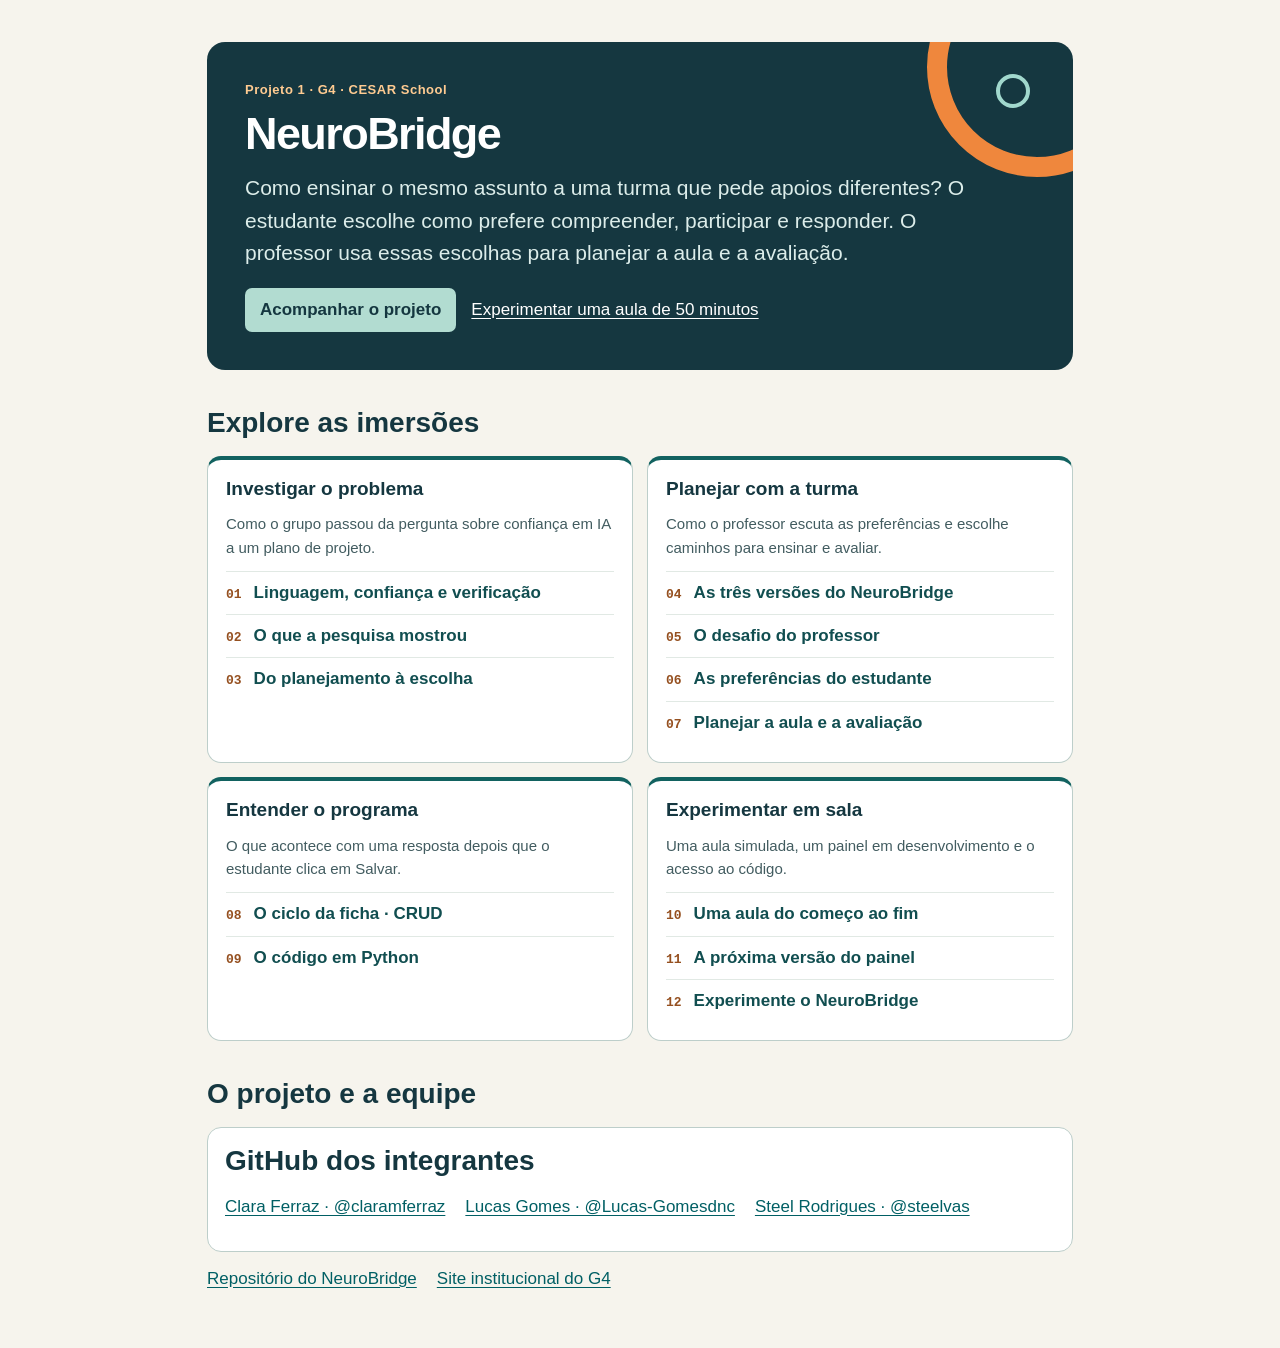
==== index.html @ 7bdc2788 "Publica as doze imersões do NeuroBridge para o site do G4" ====
<!doctype html><html lang="pt-BR"><head><meta charset="utf-8"><meta name="viewport" content="width=device-width,initial-scale=1"><title>Imersões do G4 | NeuroBridge</title><link rel="stylesheet" href="estilo.css"><script>if(window.self!==window.top){document.documentElement.classList.add("embed");}</script></head><body><main><header class="hero"><p class="flag">Projeto 1 · G4 · CESAR School</p><h1>NeuroBridge</h1><p class="lead">Como ensinar o mesmo assunto a uma turma que pede apoios diferentes? O estudante escolhe como prefere compreender, participar e responder. O professor usa essas escolhas para planejar a aula e a avaliação.</p><div class="actions-home"><a class="cta" href="imersao-01.html">Acompanhar o projeto</a><a href="imersao-10.html">Experimentar uma aula de 50 minutos</a></div></header><h2>Explore as imersões</h2><div class="chapters"><section class="chapter"><h3>Investigar o problema</h3><p>Como o grupo passou da pergunta sobre confiança em IA a um plano de projeto.</p><ol><li><a href="imersao-01.html"><span class="num">01</span>Linguagem, confiança e verificação</a></li><li><a href="imersao-02.html"><span class="num">02</span>O que a pesquisa mostrou</a></li><li><a href="imersao-03.html"><span class="num">03</span>Do planejamento à escolha</a></li></ol></section><section class="chapter"><h3>Planejar com a turma</h3><p>Como o professor escuta as preferências e escolhe caminhos para ensinar e avaliar.</p><ol><li><a href="imersao-04.html"><span class="num">04</span>As três versões do NeuroBridge</a></li><li><a href="imersao-05.html"><span class="num">05</span>O desafio do professor</a></li><li><a href="imersao-06.html"><span class="num">06</span>As preferências do estudante</a></li><li><a href="imersao-07.html"><span class="num">07</span>Planejar a aula e a avaliação</a></li></ol></section><section class="chapter"><h3>Entender o programa</h3><p>O que acontece com uma resposta depois que o estudante clica em Salvar.</p><ol><li><a href="imersao-08.html"><span class="num">08</span>O ciclo da ficha · CRUD</a></li><li><a href="imersao-09.html"><span class="num">09</span>O código em Python</a></li></ol></section><section class="chapter"><h3>Experimentar em sala</h3><p>Uma aula simulada, um painel em desenvolvimento e o acesso ao código.</p><ol><li><a href="imersao-10.html"><span class="num">10</span>Uma aula do começo ao fim</a></li><li><a href="imersao-11.html"><span class="num">11</span>A próxima versão do painel</a></li><li><a href="imersao-12.html"><span class="num">12</span>Experimente o NeuroBridge</a></li></ol></section></div><h2>O projeto e a equipe</h2><section class="panel"><h2 style="margin-top:0">GitHub dos integrantes</h2><div class="links"><a href="https://github.com/claramferraz" target="_blank" rel="noopener noreferrer">Clara Ferraz · @claramferraz</a><a href="https://github.com/Lucas-Gomesdnc" target="_blank" rel="noopener noreferrer">Lucas Gomes · @Lucas-Gomesdnc</a><a href="https://github.com/steelvas" target="_blank" rel="noopener noreferrer">Steel Rodrigues · @steelvas</a></div></section><div class="links"><a href="https://github.com/claramferraz/NeuroBridge" target="_blank" rel="noopener noreferrer">Repositório do NeuroBridge</a><a href="https://sites.google.com/cesar.school/projeto1g4/home" target="_blank" rel="noopener noreferrer">Site institucional do G4</a></div></main></body></html>
---- estilo.css ----
*{box-sizing:border-box}
body{margin:0;background:#f6f4ed;color:#223c44;font:17px/1.55 Arial,Helvetica,sans-serif}
main{max-width:950px;margin:auto;padding:clamp(16px,4vw,42px)}
h1,h2,h3,p,figure{margin:0}
h1,h2,h3{line-height:1.17;color:#153740}
h1{font-size:clamp(29px,4.2vw,45px);letter-spacing:-.035em;max-width:25ch}
h2{font-size:clamp(21px,3vw,28px);margin:1.3em 0 .58em}
h3{font-size:19px;margin:.6em 0 .35em}
p+p{margin-top:.6em}
.lead{max-width:65ch;font-size:clamp(18px,2.2vw,21px);margin:.55em 0 1.2em}
.row{display:grid;grid-template-columns:repeat(auto-fit,minmax(min(100%,195px),1fr));gap:12px;margin:16px 0}
.tile,details,.panel{background:#fff;border:1px solid #bdceca;border-radius:14px;padding:17px}
.tile{border-top:4px solid #196c6b}
.tile .icon{display:inline-grid;place-items:center;min-width:42px;min-height:42px;padding:0 7px;background:#e4efea;border-radius:12px;color:#075858;font-size:22px;font-weight:bold}
.hero{background:#153740;color:#fff;padding:clamp(20px,4vw,38px);border-radius:18px}
.hero h1,.hero h2,.hero b{color:#fff}
.hero .lead{color:#dcedea;margin-bottom:0}
.hero .flag{color:#ffcb91}
.flag{font-size:13px;color:#82431c;font-weight:bold;letter-spacing:.04em;margin:0 0 8px}
.note{border-left:4px solid #a94319;background:#fff0df;padding:12px 18px;margin:16px 0}
.note b{color:#78350f}
.muted,figcaption{color:#4c6164;font-size:15px}
details{margin:9px 0;padding:0 17px}
summary{cursor:pointer;color:#134f52;font-weight:bold;padding:14px 0}
details[open]{padding-bottom:16px}
a{color:#005f64;text-decoration:underline;text-underline-offset:3px}
a:focus-visible,summary:focus-visible,button:focus-visible,input:focus-visible,select:focus-visible{outline:3px solid #a94319;outline-offset:3px}
a,button{touch-action:manipulation}
.cta{display:inline-block;background:#106162;color:#fff;padding:9px 15px;border-radius:7px;font-weight:bold}
.links{display:flex;flex-wrap:wrap;gap:10px 20px;align-items:center;margin:14px 0}
ul,ol{padding-left:1.4em}
li+li{margin-top:.4em}
table{width:100%;background:#fff;border-collapse:collapse;margin:15px 0;font-size:16px}
caption{text-align:left;color:#526065;padding-bottom:7px}
th,td{text-align:left;vertical-align:top;padding:12px;border-bottom:1px solid #bdceca}
th{background:#153740;color:#fff}
tr:nth-child(even) td{background:#edf2ee}
pre{background:#142e37;color:#f4f9f6;border-radius:10px;padding:14px;white-space:pre-wrap;overflow-wrap:anywhere;font:15px/1.55 Consolas,monospace;margin:12px 0}
label{display:block}
input,select,button{font:inherit;max-width:100%}
button{border-radius:7px;padding:8px 14px;border:1px solid #106162;background:#106162;color:white;cursor:pointer}
button:disabled{background:#e3eae5;color:#445958;border-color:#bac8c3;cursor:default}
.guide{margin-top:22px;border-top:1px solid #bdceca;padding-top:10px;font-size:14px;color:#4c6164}
.strip{display:flex;gap:2px;height:22px;margin:7px 0;width:min(100%,260px);border:2px solid #1a555b;background:#1a555b}
.strip span{flex:1;background:white}
.strip .on{background:#38928e}
.facts{display:flex;gap:20px;flex-wrap:wrap;margin:14px 0}
.facts b{font-size:24px;color:#105f60}
.facts small{display:block;font-size:14px}
.box{display:block;border-left:3px solid #176c6b;padding-left:12px;margin:12px 0}
.tabs{display:flex;flex-wrap:wrap;gap:8px}
.tabs button[aria-pressed=false]{background:white;color:#11585a}
.demo{background:#eaf2ed;border:1px solid #c4d4cc;border-radius:13px;padding:18px;margin:16px 0}
.demo fieldset{border:0;padding:0;margin:12px 0}
.demo legend{font-weight:bold}
.demo input[type=number],.demo select{border:1px solid #879c98;border-radius:5px;padding:6px 8px;background:white}
.demo input[type=number]{width:72px}
.demo label{margin:5px 0}
.demo output{display:block;margin:12px 0;font-weight:bold;color:#155457}
.bar{height:6px;max-width:200px;display:block;background:#d9e6df}
.bar i{display:block;background:#096c6c;height:100%}
.tag{font-size:14px;color:#7e421f}
.large{font-size:clamp(23px,4vw,34px);font-weight:bold;color:#155457}
.key{display:inline-block;font-family:monospace;border:1px solid #b9c9c4;padding:0 5px;border-radius:4px;background:white}
.art{display:flex;align-items:center;gap:10px;min-height:52px}
.art .bubble{border-radius:12px 12px 12px 2px;background:#e1efea;border:1px solid #789c96;color:#105756;padding:3px 10px;font-size:16px}
.art .terminal{background:#193742;border-radius:7px;color:#e7f3e8;font:18px/1.6 monospace;padding:5px 12px}
.art .screen{border:2px solid #1c6666;border-radius:5px;color:#15585a;padding:3px 10px;font-size:15px}
.ref{margin:12px 0;font-size:15px}
.twocol{display:grid;grid-template-columns:repeat(auto-fit,minmax(min(100%,270px),1fr));gap:13px}
.twocol details{margin:0}
.choice{background:#fff;display:block;padding:12px 16px;border:1px solid #bccdc6;border-radius:9px;margin:8px 0}
.teach{border-left:3px solid #1d6966;padding-left:14px;margin:11px 0}
.teach strong{display:block;color:#15595a}
a:hover{text-decoration-thickness:2px}
@media(max-width:610px){table,tbody,tr,td{display:block;width:100%}
thead{position:absolute;clip-path:inset(50%);width:1px;height:1px;overflow:hidden}
tr{border:1px solid #bdceca;border-radius:10px;overflow:hidden;margin:9px 0}
td:before{content:attr(data-name);display:block;font-size:13px;color:#14575a;font-weight:bold}
td{padding:8px 13px}
td:last-child{border-bottom:0}
caption{display:block}
body{font-size:16px}
.row{grid-template-columns:1fr}
.hero{padding:20px}
.tile{padding:14px 16px}
.tile .icon{float:left;margin:0 12px 5px 0;min-width:35px;min-height:35px;font-size:18px}
.art{min-height:40px}
.facts{gap:14px}
.demo{padding:13px}
}


:root{color-scheme:light;--ink:#163840;--teal:#126260;--paper:#f6f4ed;--rust:#993d18}
body{font-family:Inter,"Segoe UI",Roboto,Arial,sans-serif}
h1,h2,h3{font-family:Barlow,"Segoe UI",Roboto,Arial,sans-serif}
h1,h2{text-wrap:balance}
.hero{position:relative;isolation:isolate;overflow:hidden}
.hero h1,.hero .lead,.hero .flag,.hero .actions-home{position:relative;z-index:1}
.hero:after{content:"";position:absolute;right:-74px;top:-85px;width:180px;height:180px;border:20px solid #ef873d;border-radius:50%;pointer-events:none;z-index:0}
.hero:before{content:"";position:absolute;right:43px;top:32px;width:26px;height:26px;border:4px solid #a1d8cd;border-radius:50%;pointer-events:none;z-index:0}
.hero h1{max-width:min(100% - 48px,29ch)}
.hero .lead{max-width: min(100% - 26px,64ch)}
.tile{box-shadow:0 2px 0 #1537400e}
nav.page-nav{display:flex;flex-wrap:wrap;justify-content:space-between;gap:14px;padding:18px 0;margin-top:22px;border-top:1px solid #b2c6bf;font-size:15px}
.page-nav a{font-weight:650}.page-nav a:only-child{margin-left:auto}
.embed .page-nav{display:none}
.full{display:none;margin:20px 0 0;font-size:14px}.embed .full{display:block}
.chapters{display:grid;grid-template-columns:repeat(2,minmax(0,1fr));gap:14px}
.chapter{background:white;border:1px solid #bdceca;border-radius:14px;padding:18px;border-top:4px solid var(--teal)}
.chapter h3{margin:0 0 .65em}.chapter p{font-size:15px;max-width:48ch;color:#425c60}
.chapter ol{list-style:none;padding:0;margin:12px 0 0}.chapter li{margin:0}
.chapter a{display:flex;gap:12px;align-items:baseline;padding:8px 0;border-top:1px solid #e1e9e4;color:#114e50;font-weight:600;text-decoration:none}
.chapter a:hover{text-decoration:underline}.chapter .num{font-family:monospace;color:#955020;font-size:13px;min-width:2ch}
.actions-home{display:flex;flex-wrap:wrap;gap:10px 15px;margin:18px 0 0;align-items:center}
.actions-home a{color:white}.actions-home .cta{color:#153740;background:#b2dcd1;text-decoration:none}
.team-meta{font-size:14px;color:#4f625f}
@media(max-width:650px){.chapters{grid-template-columns:1fr}.hero:after{width:105px;height:105px;right:-60px;top:-65px;border-width:13px}.hero:before{display:none}.hero h1{max-width:100%}.hero .lead{max-width:100%}nav.page-nav{flex-direction:column}}
@media print{nav,.full,.actions-home{display:none!important}.hero{color:#153740;background:white;border:1px solid #b6c5be}.hero h1,.hero .flag,.hero .lead{color:#153740}.hero:before,.hero:after{display:none}.tile,table,summary{break-inside:avoid}}
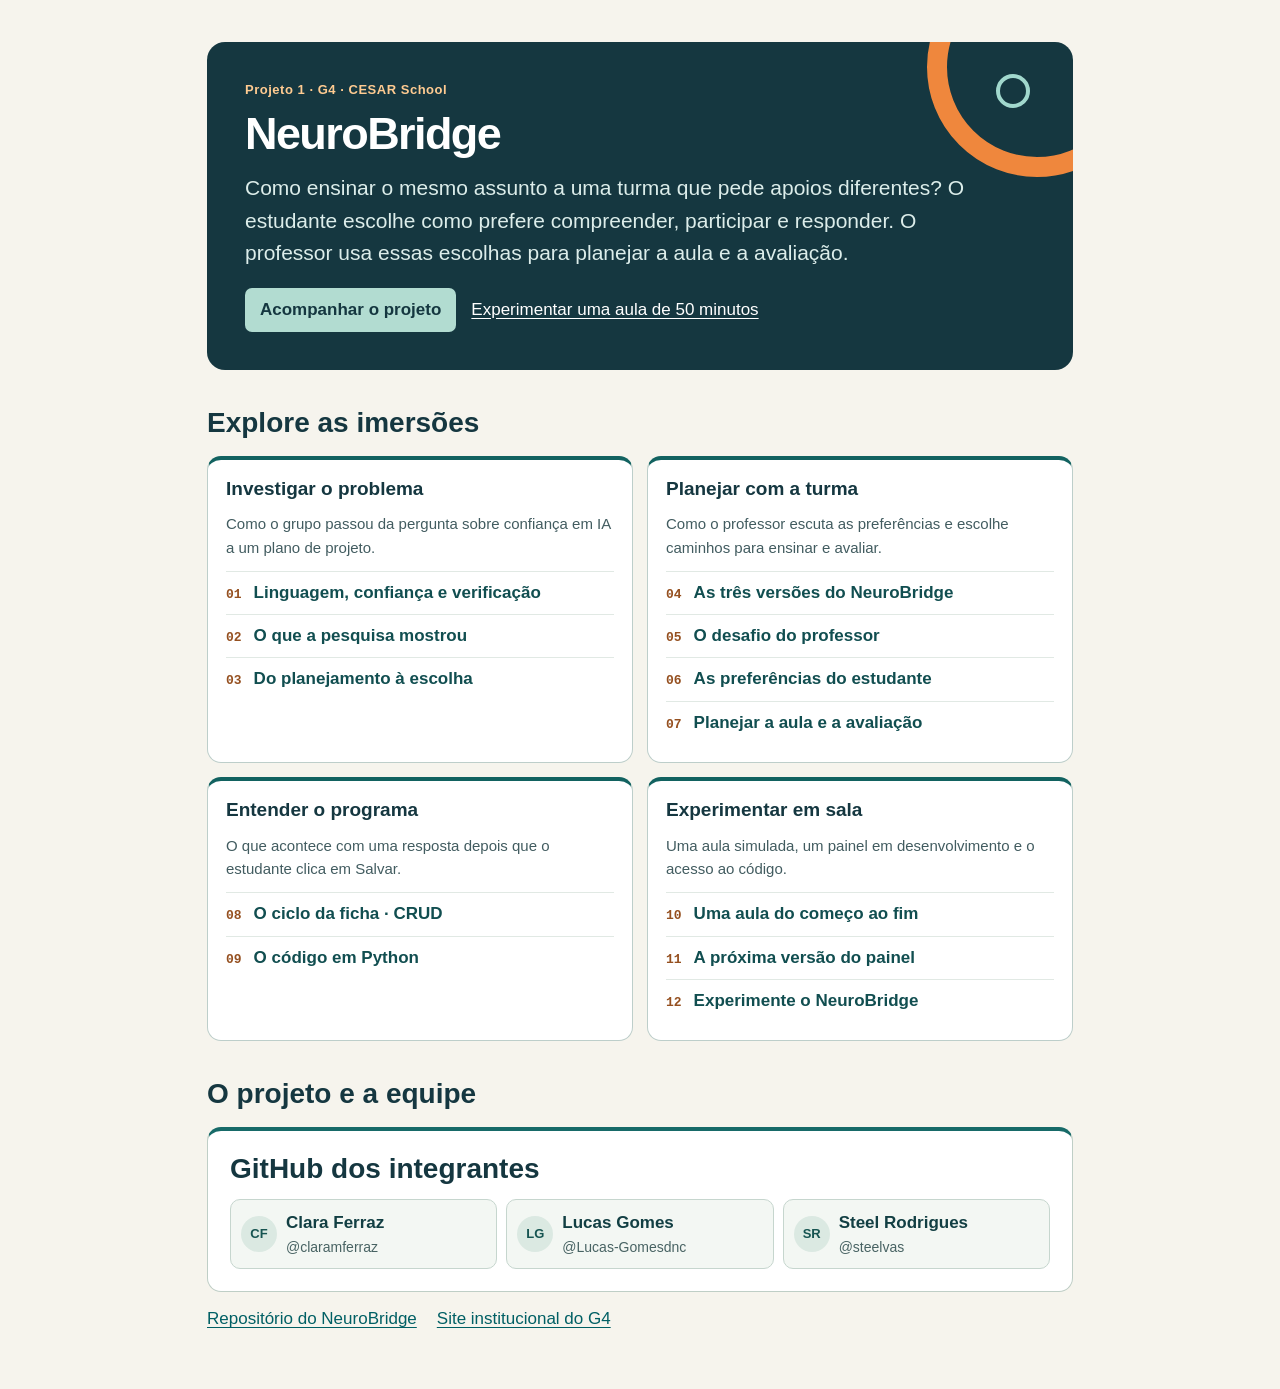
==== commit 08d0ee44: "Aprimora os cartões da equipe e a navegação no Google Sites" ====
--- a/index.html
+++ b/index.html
@@ -1 +1 @@
-<!doctype html><html lang="pt-BR"><head><meta charset="utf-8"><meta name="viewport" content="width=device-width,initial-scale=1"><title>Imersões do G4 | NeuroBridge</title><link rel="stylesheet" href="estilo.css"><script>if(window.self!==window.top){document.documentElement.classList.add("embed");}</script></head><body><main><header class="hero"><p class="flag">Projeto 1 · G4 · CESAR School</p><h1>NeuroBridge</h1><p class="lead">Como ensinar o mesmo assunto a uma turma que pede apoios diferentes? O estudante escolhe como prefere compreender, participar e responder. O professor usa essas escolhas para planejar a aula e a avaliação.</p><div class="actions-home"><a class="cta" href="imersao-01.html">Acompanhar o projeto</a><a href="imersao-10.html">Experimentar uma aula de 50 minutos</a></div></header><h2>Explore as imersões</h2><div class="chapters"><section class="chapter"><h3>Investigar o problema</h3><p>Como o grupo passou da pergunta sobre confiança em IA a um plano de projeto.</p><ol><li><a href="imersao-01.html"><span class="num">01</span>Linguagem, confiança e verificação</a></li><li><a href="imersao-02.html"><span class="num">02</span>O que a pesquisa mostrou</a></li><li><a href="imersao-03.html"><span class="num">03</span>Do planejamento à escolha</a></li></ol></section><section class="chapter"><h3>Planejar com a turma</h3><p>Como o professor escuta as preferências e escolhe caminhos para ensinar e avaliar.</p><ol><li><a href="imersao-04.html"><span class="num">04</span>As três versões do NeuroBridge</a></li><li><a href="imersao-05.html"><span class="num">05</span>O desafio do professor</a></li><li><a href="imersao-06.html"><span class="num">06</span>As preferências do estudante</a></li><li><a href="imersao-07.html"><span class="num">07</span>Planejar a aula e a avaliação</a></li></ol></section><section class="chapter"><h3>Entender o programa</h3><p>O que acontece com uma resposta depois que o estudante clica em Salvar.</p><ol><li><a href="imersao-08.html"><span class="num">08</span>O ciclo da ficha · CRUD</a></li><li><a href="imersao-09.html"><span class="num">09</span>O código em Python</a></li></ol></section><section class="chapter"><h3>Experimentar em sala</h3><p>Uma aula simulada, um painel em desenvolvimento e o acesso ao código.</p><ol><li><a href="imersao-10.html"><span class="num">10</span>Uma aula do começo ao fim</a></li><li><a href="imersao-11.html"><span class="num">11</span>A próxima versão do painel</a></li><li><a href="imersao-12.html"><span class="num">12</span>Experimente o NeuroBridge</a></li></ol></section></div><h2>O projeto e a equipe</h2><section class="panel"><h2 style="margin-top:0">GitHub dos integrantes</h2><div class="links"><a href="https://github.com/claramferraz" target="_blank" rel="noopener noreferrer">Clara Ferraz · @claramferraz</a><a href="https://github.com/Lucas-Gomesdnc" target="_blank" rel="noopener noreferrer">Lucas Gomes · @Lucas-Gomesdnc</a><a href="https://github.com/steelvas" target="_blank" rel="noopener noreferrer">Steel Rodrigues · @steelvas</a></div></section><div class="links"><a href="https://github.com/claramferraz/NeuroBridge" target="_blank" rel="noopener noreferrer">Repositório do NeuroBridge</a><a href="https://sites.google.com/cesar.school/projeto1g4/home" target="_blank" rel="noopener noreferrer">Site institucional do G4</a></div></main></body></html>+<!doctype html><html lang="pt-BR"><head><meta charset="utf-8"><meta name="viewport" content="width=device-width,initial-scale=1"><title>Imersões do G4 | NeuroBridge</title><link rel="stylesheet" href="estilo.css"><script>if(window.self!==window.top){document.documentElement.classList.add("embed");}</script></head><body><main><header class="hero"><p class="flag">Projeto 1 · G4 · CESAR School</p><h1>NeuroBridge</h1><p class="lead">Como ensinar o mesmo assunto a uma turma que pede apoios diferentes? O estudante escolhe como prefere compreender, participar e responder. O professor usa essas escolhas para planejar a aula e a avaliação.</p><div class="actions-home"><a class="cta" href="imersao-01.html">Acompanhar o projeto</a><a href="imersao-10.html">Experimentar uma aula de 50 minutos</a></div></header><h2>Explore as imersões</h2><div class="chapters"><section class="chapter"><h3>Investigar o problema</h3><p>Como o grupo passou da pergunta sobre confiança em IA a um plano de projeto.</p><ol><li><a href="imersao-01.html"><span class="num">01</span>Linguagem, confiança e verificação</a></li><li><a href="imersao-02.html"><span class="num">02</span>O que a pesquisa mostrou</a></li><li><a href="imersao-03.html"><span class="num">03</span>Do planejamento à escolha</a></li></ol></section><section class="chapter"><h3>Planejar com a turma</h3><p>Como o professor escuta as preferências e escolhe caminhos para ensinar e avaliar.</p><ol><li><a href="imersao-04.html"><span class="num">04</span>As três versões do NeuroBridge</a></li><li><a href="imersao-05.html"><span class="num">05</span>O desafio do professor</a></li><li><a href="imersao-06.html"><span class="num">06</span>As preferências do estudante</a></li><li><a href="imersao-07.html"><span class="num">07</span>Planejar a aula e a avaliação</a></li></ol></section><section class="chapter"><h3>Entender o programa</h3><p>O que acontece com uma resposta depois que o estudante clica em Salvar.</p><ol><li><a href="imersao-08.html"><span class="num">08</span>O ciclo da ficha · CRUD</a></li><li><a href="imersao-09.html"><span class="num">09</span>O código em Python</a></li></ol></section><section class="chapter"><h3>Experimentar em sala</h3><p>Uma aula simulada, um painel em desenvolvimento e o acesso ao código.</p><ol><li><a href="imersao-10.html"><span class="num">10</span>Uma aula do começo ao fim</a></li><li><a href="imersao-11.html"><span class="num">11</span>A próxima versão do painel</a></li><li><a href="imersao-12.html"><span class="num">12</span>Experimente o NeuroBridge</a></li></ol></section></div><h2>O projeto e a equipe</h2><section class="team-box" aria-labelledby="equipe-titulo"><h2 id="equipe-titulo">GitHub dos integrantes</h2><div class="people"><a class="person" href="https://github.com/claramferraz" target="_blank" rel="noopener noreferrer" aria-label="Perfil de Clara Ferraz no GitHub"><span class="initials" aria-hidden="true">CF</span><span><b>Clara Ferraz</b><span class="handle">@claramferraz</span></span></a><a class="person" href="https://github.com/Lucas-Gomesdnc" target="_blank" rel="noopener noreferrer" aria-label="Perfil de Lucas Gomes no GitHub"><span class="initials" aria-hidden="true">LG</span><span><b>Lucas Gomes</b><span class="handle">@Lucas-Gomesdnc</span></span></a><a class="person" href="https://github.com/steelvas" target="_blank" rel="noopener noreferrer" aria-label="Perfil de Steel Rodrigues no GitHub"><span class="initials" aria-hidden="true">SR</span><span><b>Steel Rodrigues</b><span class="handle">@steelvas</span></span></a></div></section><div class="links"><a href="https://github.com/claramferraz/NeuroBridge" target="_blank" rel="noopener noreferrer">Repositório do NeuroBridge</a><a href="https://sites.google.com/cesar.school/projeto1g4/home" target="_blank" rel="noopener noreferrer">Site institucional do G4</a></div></main></body></html>
--- a/estilo.css
+++ b/estilo.css
@@ -104,7 +104,7 @@
 .tile{box-shadow:0 2px 0 #1537400e}
 nav.page-nav{display:flex;flex-wrap:wrap;justify-content:space-between;gap:14px;padding:18px 0;margin-top:22px;border-top:1px solid #b2c6bf;font-size:15px}
 .page-nav a{font-weight:650}.page-nav a:only-child{margin-left:auto}
-.embed .page-nav{display:none}
+.embed .page-nav{display:flex}
 .full{display:none;margin:20px 0 0;font-size:14px}.embed .full{display:block}
 .chapters{display:grid;grid-template-columns:repeat(2,minmax(0,1fr));gap:14px}
 .chapter{background:white;border:1px solid #bdceca;border-radius:14px;padding:18px;border-top:4px solid var(--teal)}
@@ -117,3 +117,11 @@
 .team-meta{font-size:14px;color:#4f625f}
 @media(max-width:650px){.chapters{grid-template-columns:1fr}.hero:after{width:105px;height:105px;right:-60px;top:-65px;border-width:13px}.hero:before{display:none}.hero h1{max-width:100%}.hero .lead{max-width:100%}nav.page-nav{flex-direction:column}}
 @media print{nav,.full,.actions-home{display:none!important}.hero{color:#153740;background:white;border:1px solid #b6c5be}.hero h1,.hero .flag,.hero .lead{color:#153740}.hero:before,.hero:after{display:none}.tile,table,summary{break-inside:avoid}}
+
+.team-box{padding:clamp(14px,3vw,22px);border:1px solid #bfcec6;border-top:4px solid #176a68;background:#fff;border-radius:14px}
+.team-box h2{margin:0 0 14px}.people{display:grid;grid-template-columns:repeat(auto-fit,minmax(min(100%,175px),1fr));gap:9px}
+.person{display:flex;align-items:center;gap:9px;color:#123f43;text-decoration:none;border:1px solid #c6d6ce;border-radius:10px;padding:10px;background:#f3f7f3}
+.person:hover{background:#e4f0e9;border-color:#39756f}.person:hover b{text-decoration:underline}
+.initials{flex:none;width:36px;height:36px;display:grid;place-items:center;border-radius:50%;background:#dbe9e2;color:#165451;font-weight:bold;font-size:13px}
+.handle{display:block;overflow-wrap:anywhere;color:#486363;font-size:14px}
+.embed .chapters+h2,.embed .chapters+h2+.team-box{display:none}
